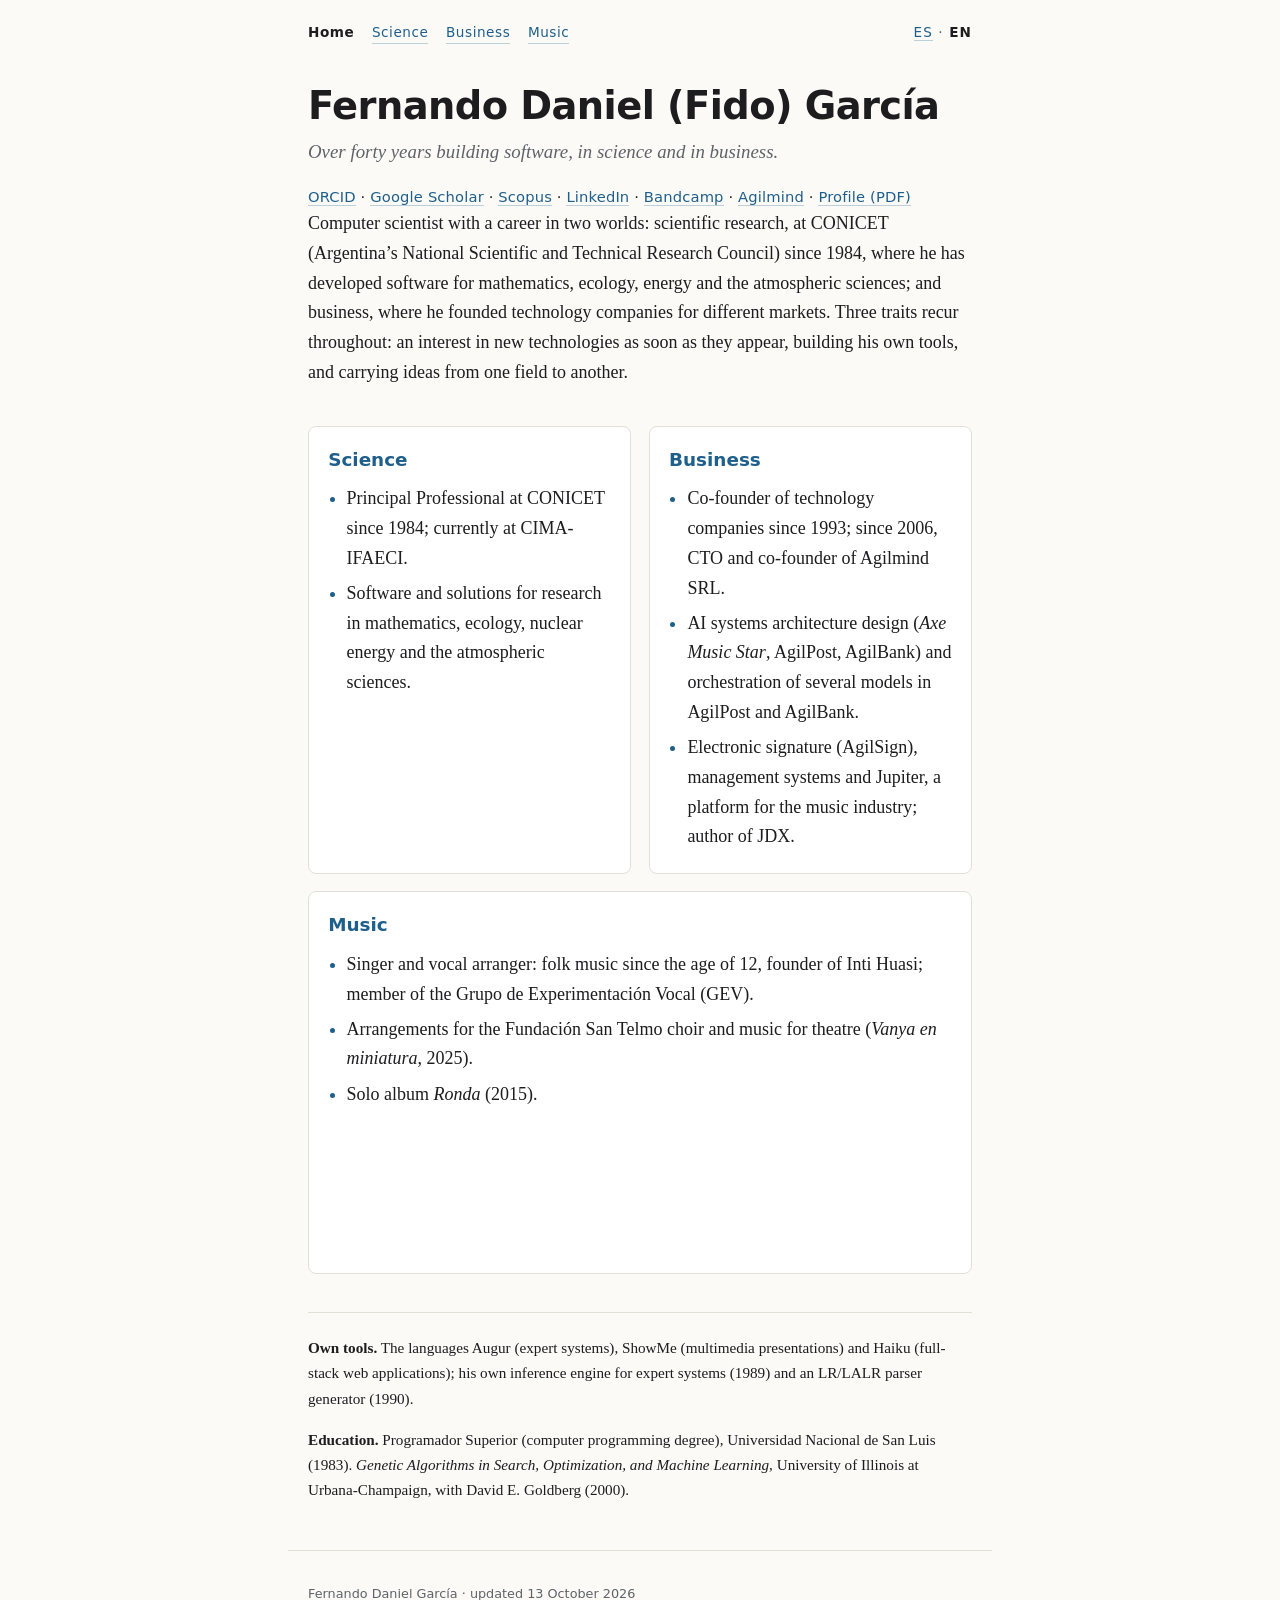
==== en/index.html @ 1b7802dc "Actualización del 13/10/2026" ====
<!doctype html>
<html lang="en">
<head>
<meta charset="utf-8">
<meta name="viewport" content="width=device-width, initial-scale=1">
<title>Fernando Daniel (Fido) García</title>
<meta name="description" content="Over forty years building software, in
science and in business: CONICET, technology companies and music.">
<meta property="og:title" content="Fernando Daniel (Fido) García">
<meta property="og:description" content="Over forty years building
software, in science and in business: CONICET, technology companies and
music.">
<meta property="og:type" content="profile">
<meta property="og:url" content="https://garciafido.github.io/en/">
<meta name="google-site-verification" content="lix8JMzhX6W81RtMt0i0QWCnsRG5aEg4VcBy_NWRv2c">
<link rel="canonical" href="https://garciafido.github.io/en/">
<link rel="stylesheet" href="../estilo.css?v=c055724e">
<link rel="alternate" hreflang="es" href="https://garciafido.github.io/">
<link rel="alternate" hreflang="en" href="https://garciafido.github.io/en/">
<link rel="alternate" hreflang="x-default" href="https://garciafido.github.io/">
<script type="application/ld+json">
{
  "@context": "https://schema.org",
  "@type": "Person",
  "name": "Fernando Daniel García",
  "alternateName": ["Fido García", "Fernando (Fido) García", "Fernando García"],
  "url": "https://garciafido.github.io/",
  "identifier": "https://orcid.org/0009-0007-3541-8860",
  "worksFor": [
    {"@type": "Organization", "name": "CONICET", "url": "https://www.conicet.gov.ar/"},
    {"@type": "Organization", "name": "Agilmind", "url": "https://agilmind.com.ar/"}
  ],
  "sameAs": [
    "https://orcid.org/0009-0007-3541-8860",
    "https://www.linkedin.com/in/fernando-fido-garcia",
    "https://scholar.google.com/citations?user=E2cUxTUAAAAJ",
    "https://www.scopus.com/authid/detail.uri?authorId=59224297400",
    "https://fidogarcia.bandcamp.com"
  ]
}
</script>
</head>
<body>
<nav class="barra" aria-label="Sections and language"><strong aria-current="page">Home</strong> <a href="ciencia.html">Science</a> <a href="empresa.html">Business</a> <a href="musica.html">Music</a> <span class="idioma"><a href="../index.html" hreflang="es" lang="es">ES</a> · <strong>EN</strong></span></nav>
<main>
<section id="fernando-daniel-garcía" class="level1">
<h1>Fernando Daniel (Fido) García</h1>
<div class="cabecera web inicio">
<p><em>Over forty years building software, in science and in
business.</em></p>
<p><a href="https://orcid.org/0009-0007-3541-8860">ORCID</a> · <a
href="https://scholar.google.com/citations?user=E2cUxTUAAAAJ">Google
Scholar</a> · <a
href="https://www.scopus.com/authid/detail.uri?authorId=59224297400">Scopus</a>
· <a
href="https://www.linkedin.com/in/fernando-fido-garcia">LinkedIn</a> ·
<a href="https://fidogarcia.bandcamp.com">Bandcamp</a> · <a
href="https://agilmind.com.ar">Agilmind</a> · <a
href="fernando-garcia-profile.pdf">Profile (PDF)</a></p>
</div>
<div class="perfil web inicio">
<p>Computer scientist with a career in two worlds: scientific research,
at CONICET (Argentina’s National Scientific and Technical Research
Council) since 1984, where he has developed software for mathematics,
ecology, energy and the atmospheric sciences; and business, where he
founded technology companies for different markets. Three traits recur
throughout: an interest in new technologies as soon as they appear,
building his own tools, and carrying ideas from one field to
another.</p>
</div>
<div class="tarjetas web inicio">
<section id="science" class="level3 tarjeta">
<h3><a href="ciencia.html">Science</a></h3>
<ul>
<li>Principal Professional at CONICET since 1984; currently at
CIMA-IFAECI.</li>
<li>Software and solutions for research in mathematics, ecology, nuclear
energy and the atmospheric sciences.</li>
</ul>
</section>
<section id="business" class="level3 tarjeta">
<h3><a href="empresa.html">Business</a></h3>
<ul>
<li>Co-founder of technology companies since 1993; since 2006, CTO and
co-founder of Agilmind SRL.</li>
<li>AI systems architecture design (<em>Axe Music Star</em>, AgilPost,
AgilBank) and orchestration of several models in AgilPost and
AgilBank.</li>
<li>Electronic signature (AgilSign), management systems and Jupiter, a
platform for the music industry; author of JDX.</li>
</ul>
</section>
</div>
<section id="music" class="level3 tarjeta ancha web inicio">
<h3><a href="musica.html">Music</a></h3>
<ul>
<li>Singer and vocal arranger: folk music since the age of 12, founder
of Inti Huasi; member of the Grupo de Experimentación Vocal (GEV).</li>
<li>Arrangements for the Fundación San Telmo choir and music for theatre
(<em>Vanya en miniatura</em>, 2025).</li>
<li>Solo album <em>Ronda</em> (2015).</li>
</ul>
<div class="escuchar">
<iframe title="Ronda, by Fido García" src="https://bandcamp.com/EmbeddedPlayer/album=2875251689/size=large/bgcol=ffffff/linkcol=1f5f8b/tracklist=false/artwork=small/transparent=true/" seamless loading="lazy"><a href="https://fidogarcia.bandcamp.com/album/ronda">Ronda, by Fido García</a></iframe>
</div>
</section>
<div class="pie-areas web inicio">
<p><strong>Own tools.</strong> The languages Augur (expert systems),
ShowMe (multimedia presentations) and Haiku (full-stack web
applications); his own inference engine for expert systems (1989) and an
LR/LALR parser generator (1990).</p>
<p><strong>Education.</strong> Programador Superior (computer
programming degree), Universidad Nacional de San Luis (1983).
<em>Genetic Algorithms in Search, Optimization, and Machine
Learning</em>, University of Illinois at Urbana-Champaign, with David E.
Goldberg (2000).</p>
</div>
</section>
</main>
<footer>Fernando Daniel García · updated 13 October 2026</footer>
<!-- Cloudflare Web Analytics: cuenta visitas sin cookies ni datos personales. -->
<script type="module" src="https://static.cloudflareinsights.com/beacon.min.js" data-cf-beacon='{"token": "0a6d89fea7e641ad9fdb1b45c8135410"}'></script>
</body>
</html>
---- estilo.css ----
/* Página personal: sobria, con mucho aire y legible en el teléfono. Sin fuentes externas: serif del sistema para el
   texto y sans del sistema para títulos. */
:root {
  --texto: #1d1d1f;
  --suave: #5f6368;
  --acento: #1f5f8b;
  --linea: #e4dfd6;
  --fondo: #fbfaf7;
  --serif: "Iowan Old Style", "Palatino Linotype", Palatino, "Book Antiqua", Georgia, serif;
  --sans: system-ui, -apple-system, "Segoe UI", "Helvetica Neue", Arial, sans-serif;
}

* { box-sizing: border-box; }

body {
  margin: 0;
  background: var(--fondo);
  color: var(--texto);
  font: 18px/1.65 var(--serif);
  -webkit-text-size-adjust: 100%;
}

main {
  max-width: 44rem;
  margin: 0 auto;
  padding: 2.5rem 1.25rem 2rem;
}

h1 {
  font-family: var(--sans);
  font-weight: 600;
  font-size: 2.4rem;
  line-height: 1.15;
  letter-spacing: -0.015em;
  margin: 0 0 0.5rem;
}

.cabecera p:first-child {
  font-style: italic;
  color: var(--suave);
  font-size: 1.18rem;
  margin: 0 0 1.1rem;
}

.cabecera p:last-child {
  font-family: var(--sans);
  font-size: 0.92rem;
  letter-spacing: 0.01em;
  margin: 0;
}

a {
  color: var(--acento);
  text-decoration: none;
  border-bottom: 1px solid rgba(31, 95, 139, 0.28);
}

a:hover { border-bottom-color: var(--acento); }

/* Las direcciones largas (DOI, handle) se cortan antes de desbordar el ancho de un celular. */
main a { overflow-wrap: anywhere; }

h2 {
  font-family: var(--sans);
  font-size: 0.82rem;
  font-weight: 600;
  text-transform: uppercase;
  letter-spacing: 0.16em;
  color: var(--acento);
  margin: 3.2rem 0 1rem;
  padding-top: 1.6rem;
  border-top: 1px solid var(--linea);
}

h3 {
  font-family: var(--sans);
  font-size: 1rem;
  font-weight: 600;
  margin: 2rem 0 0.6rem;
}

p { margin: 0 0 1rem; }

ul { padding-left: 1.15rem; margin: 0 0 1rem; }

li { margin: 0.5rem 0; }

li::marker { color: var(--acento); }

strong { font-weight: 600; }

/* Publicaciones: sangría francesa y un punto más chicas. */
#publicaciones p, #publications p {
  font-size: 0.94rem;
  line-height: 1.55;
  padding-left: 1.4rem;
  text-indent: -1.4rem;
}

/* Reproductores de Bandcamp. */
.escuchar iframe {
  display: block;
  width: 100%;
  height: 120px;
  border: 0;
  margin: 0.9rem 0;
  background: #fff;
  border-radius: 6px;
}

/* Barra: las secciones a la izquierda, el idioma a la derecha; la página actual, en negrita. */
.barra {
  max-width: 44rem;
  margin: 0 auto;
  padding: 1.3rem 1.25rem 0;
  display: flex;
  flex-wrap: wrap;
  gap: 0.4rem 1.1rem;
  align-items: baseline;
  font-family: var(--sans);
  font-size: 0.85rem;
  letter-spacing: 0.04em;
  color: var(--suave);
}

.barra strong { color: var(--texto); }

.barra .idioma { margin-left: auto; letter-spacing: 0.08em; }

/* Portada: bloques de las áreas, dos del mismo tamaño y uno a todo el ancho. */
.tarjetas {
  display: grid;
  grid-template-columns: 1fr 1fr;
  gap: 1.1rem;
  margin: 2.4rem 0 1.1rem;
}

.tarjeta {
  background: #fff;
  border: 1px solid var(--linea);
  border-radius: 8px;
  padding: 1.1rem 1.2rem 0.9rem;
}

.tarjeta h3 { margin: 0 0 0.6rem; font-size: 1.15rem; }

.tarjeta h3 a { border-bottom: 0; }

.tarjeta ul { margin-bottom: 0.4rem; }

.tarjeta li { margin: 0.35rem 0; }

.pie-areas {
  margin-top: 2.4rem;
  padding-top: 1.4rem;
  border-top: 1px solid var(--linea);
  font-size: 0.95rem;
}

/* Listas uniformes (filas de los CV): período a la izquierda, descripción y lugar a la derecha. */
.item {
  display: grid;
  grid-template-columns: 6.5rem 1fr;
  column-gap: 1rem;
  padding: 0.9rem 0;
  border-top: 1px solid var(--linea);
}

.item > * { grid-column: 2; }

.item > .periodo {
  grid-column: 1;
  grid-row: 1 / span 20;
  font-family: var(--sans);
  font-size: 0.85rem;
  color: var(--suave);
  padding-top: 0.2rem;
}

.item p, .item ul { margin-bottom: 0.4rem; }

.item .lugar { font-size: 0.88rem; color: var(--suave); }

footer {
  max-width: 44rem;
  margin: 0 auto;
  padding: 2rem 1.25rem 3rem;
  font-family: var(--sans);
  font-size: 0.8rem;
  color: var(--suave);
  border-top: 1px solid var(--linea);
}

@media (max-width: 34rem) {
  body { font-size: 17px; }
  main { padding-top: 3rem; }
  h1 { font-size: 2rem; }
  .tarjetas { grid-template-columns: 1fr; }
  .item { grid-template-columns: minmax(0, 1fr); }
  .item > *, .item > .periodo { grid-column: 1; grid-row: auto; }
}
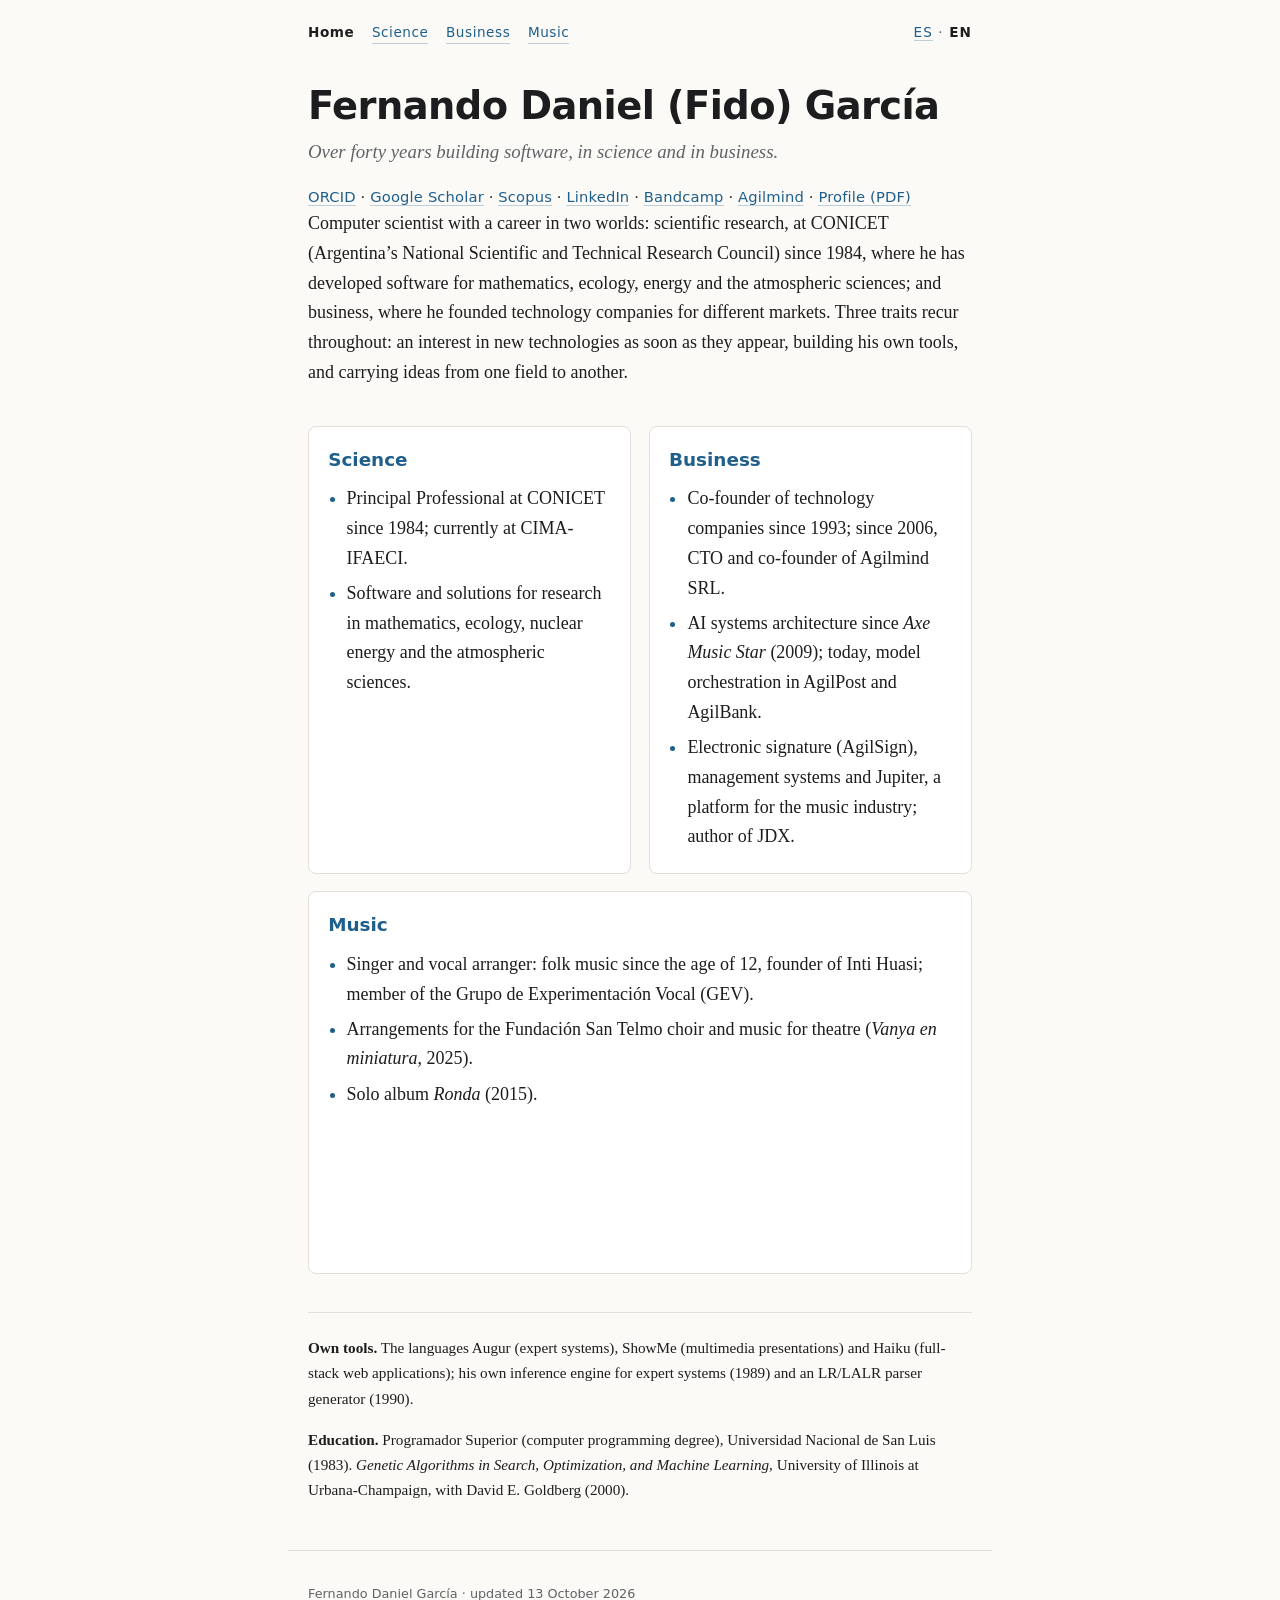
==== commit 0683b5ef: "Actualización del 13/10/2026" ====
--- a/en/index.html
+++ b/en/index.html
@@ -83,9 +83,8 @@
 <ul>
 <li>Co-founder of technology companies since 1993; since 2006, CTO and
 co-founder of Agilmind SRL.</li>
-<li>AI systems architecture design (<em>Axe Music Star</em>, AgilPost,
-AgilBank) and orchestration of several models in AgilPost and
-AgilBank.</li>
+<li>AI systems architecture since <em>Axe Music Star</em> (2009); today,
+model orchestration in AgilPost and AgilBank.</li>
 <li>Electronic signature (AgilSign), management systems and Jupiter, a
 platform for the music industry; author of JDX.</li>
 </ul>
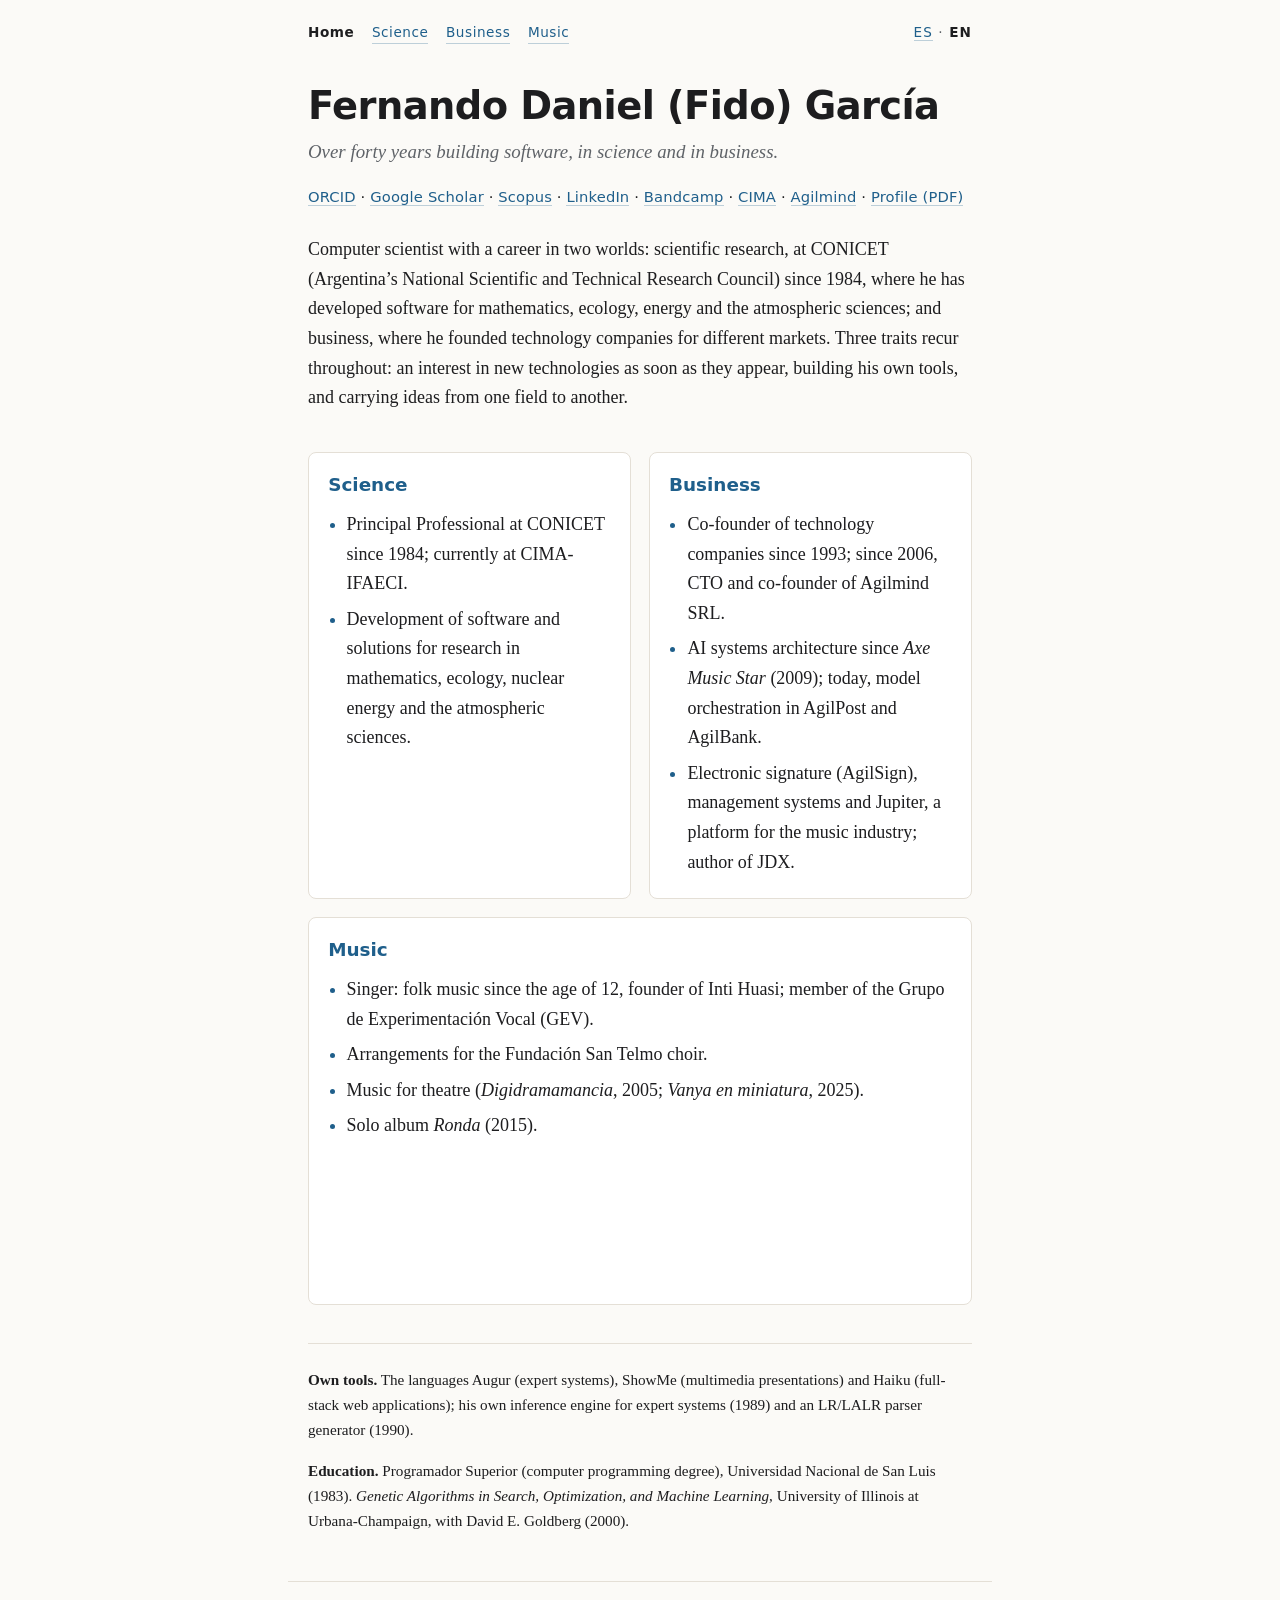
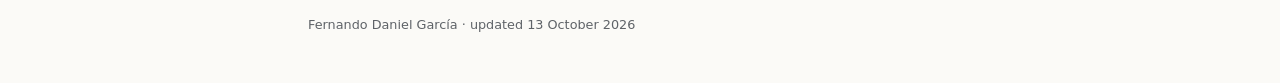
==== commit 102cabbc: "Actualización del 13/10/2026" ====
--- a/en/index.html
+++ b/en/index.html
@@ -14,7 +14,7 @@
 <meta property="og:url" content="https://garciafido.github.io/en/">
 <meta name="google-site-verification" content="lix8JMzhX6W81RtMt0i0QWCnsRG5aEg4VcBy_NWRv2c">
 <link rel="canonical" href="https://garciafido.github.io/en/">
-<link rel="stylesheet" href="../estilo.css?v=c055724e">
+<link rel="stylesheet" href="../estilo.css?v=4d154fb3">
 <link rel="alternate" hreflang="es" href="https://garciafido.github.io/">
 <link rel="alternate" hreflang="en" href="https://garciafido.github.io/en/">
 <link rel="alternate" hreflang="x-default" href="https://garciafido.github.io/">
@@ -55,6 +55,7 @@
 · <a
 href="https://www.linkedin.com/in/fernando-fido-garcia">LinkedIn</a> ·
 <a href="https://fidogarcia.bandcamp.com">Bandcamp</a> · <a
+href="https://www.cima.fcen.uba.ar/">CIMA</a> · <a
 href="https://agilmind.com.ar">Agilmind</a> · <a
 href="fernando-garcia-profile.pdf">Profile (PDF)</a></p>
 </div>
@@ -74,8 +75,8 @@
 <ul>
 <li>Principal Professional at CONICET since 1984; currently at
 CIMA-IFAECI.</li>
-<li>Software and solutions for research in mathematics, ecology, nuclear
-energy and the atmospheric sciences.</li>
+<li>Development of software and solutions for research in mathematics,
+ecology, nuclear energy and the atmospheric sciences.</li>
 </ul>
 </section>
 <section id="business" class="level3 tarjeta">
@@ -93,10 +94,11 @@
 <section id="music" class="level3 tarjeta ancha web inicio">
 <h3><a href="musica.html">Music</a></h3>
 <ul>
-<li>Singer and vocal arranger: folk music since the age of 12, founder
-of Inti Huasi; member of the Grupo de Experimentación Vocal (GEV).</li>
-<li>Arrangements for the Fundación San Telmo choir and music for theatre
-(<em>Vanya en miniatura</em>, 2025).</li>
+<li>Singer: folk music since the age of 12, founder of Inti Huasi;
+member of the Grupo de Experimentación Vocal (GEV).</li>
+<li>Arrangements for the Fundación San Telmo choir.</li>
+<li>Music for theatre (<em>Digidramamancia</em>, 2005; <em>Vanya en
+miniatura</em>, 2025).</li>
 <li>Solo album <em>Ronda</em> (2015).</li>
 </ul>
 <div class="escuchar">
--- a/estilo.css
+++ b/estilo.css
@@ -146,6 +146,9 @@
 
 .tarjeta h3 a { border-bottom: 0; }
 
+/* Portada: aire entre la línea de enlaces y el perfil. */
+.perfil { margin-top: 1.6rem; }
+
 .tarjeta ul { margin-bottom: 0.4rem; }
 
 .tarjeta li { margin: 0.35rem 0; }
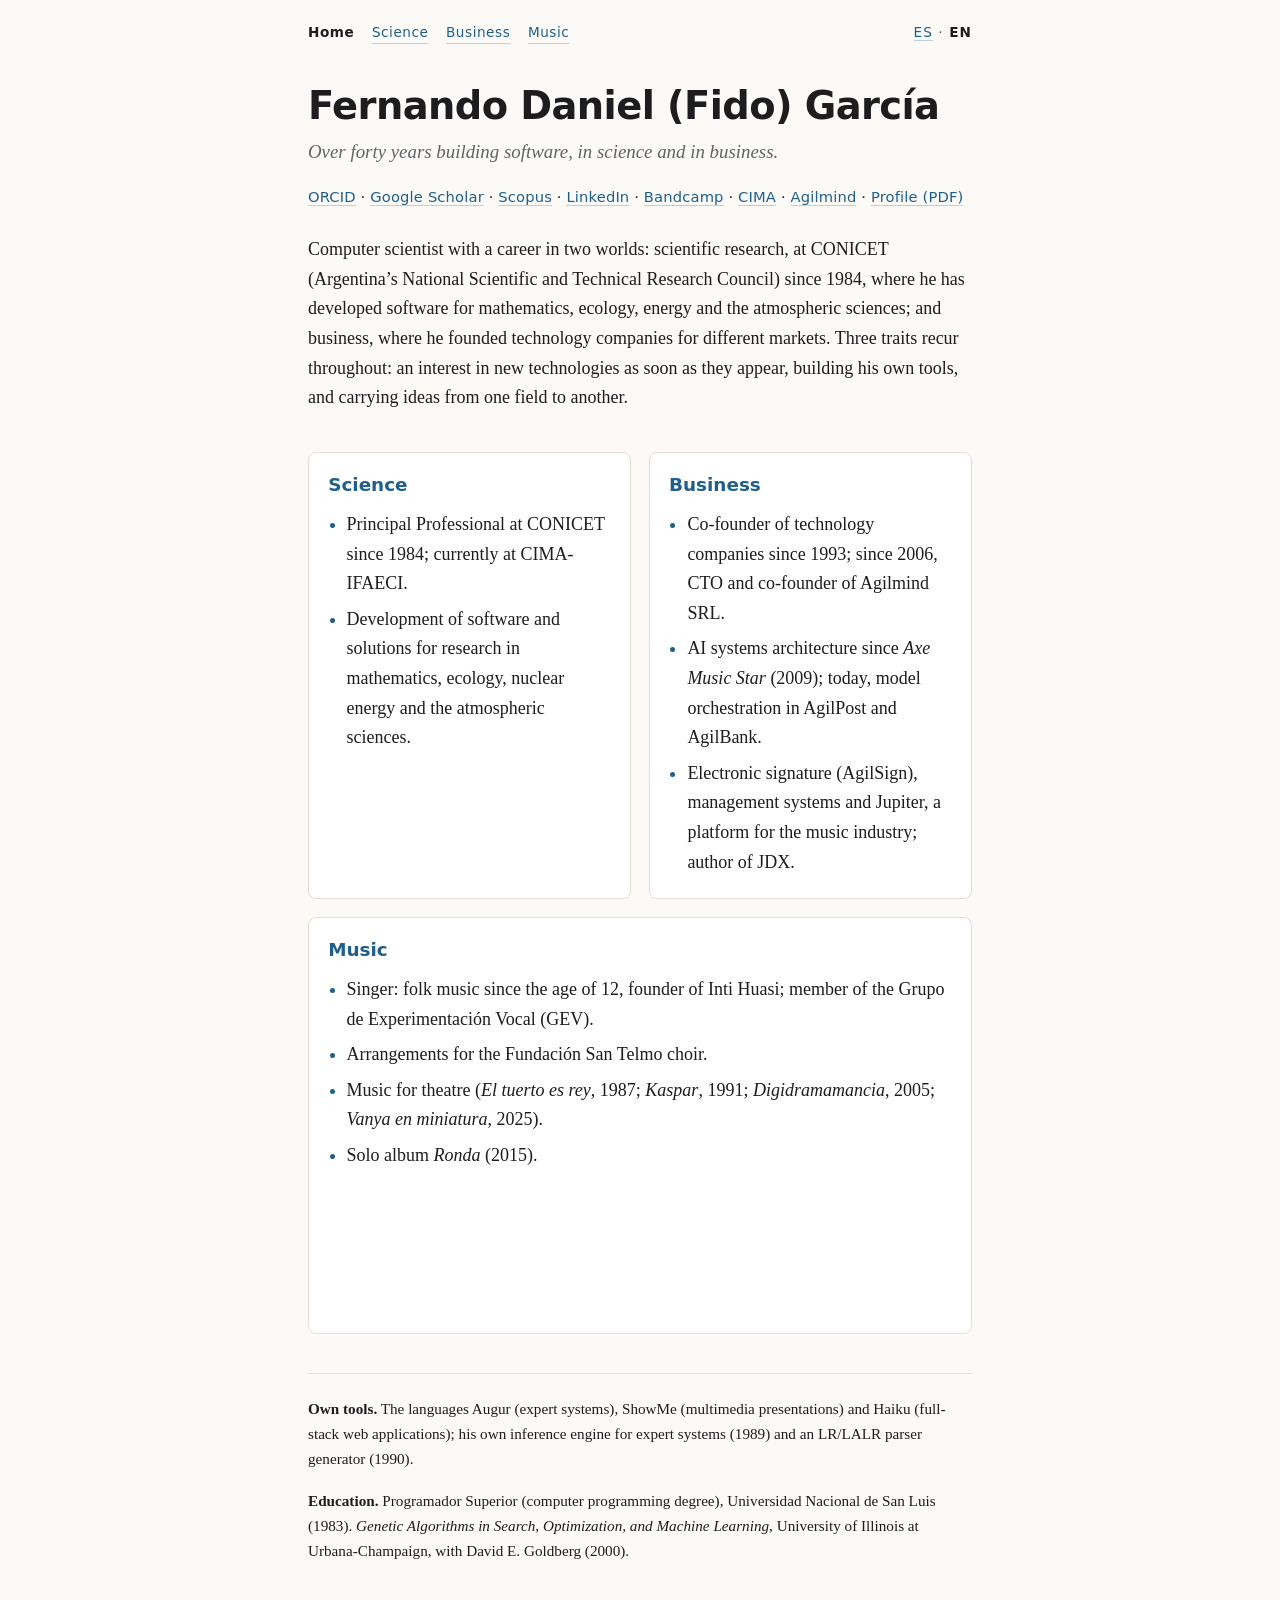
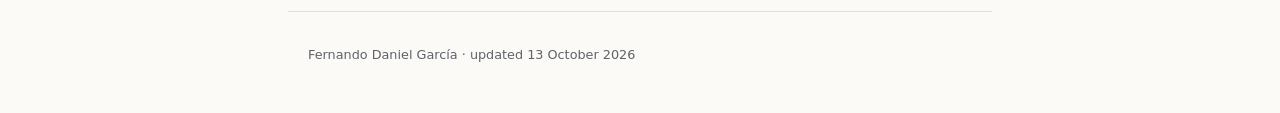
==== commit 1545edb0: "Actualización del 13/10/2026" ====
--- a/en/index.html
+++ b/en/index.html
@@ -97,8 +97,9 @@
 <li>Singer: folk music since the age of 12, founder of Inti Huasi;
 member of the Grupo de Experimentación Vocal (GEV).</li>
 <li>Arrangements for the Fundación San Telmo choir.</li>
-<li>Music for theatre (<em>Digidramamancia</em>, 2005; <em>Vanya en
-miniatura</em>, 2025).</li>
+<li>Music for theatre (<em>El tuerto es rey</em>, 1987; <em>Kaspar</em>,
+1991; <em>Digidramamancia</em>, 2005; <em>Vanya en miniatura</em>,
+2025).</li>
 <li>Solo album <em>Ronda</em> (2015).</li>
 </ul>
 <div class="escuchar">
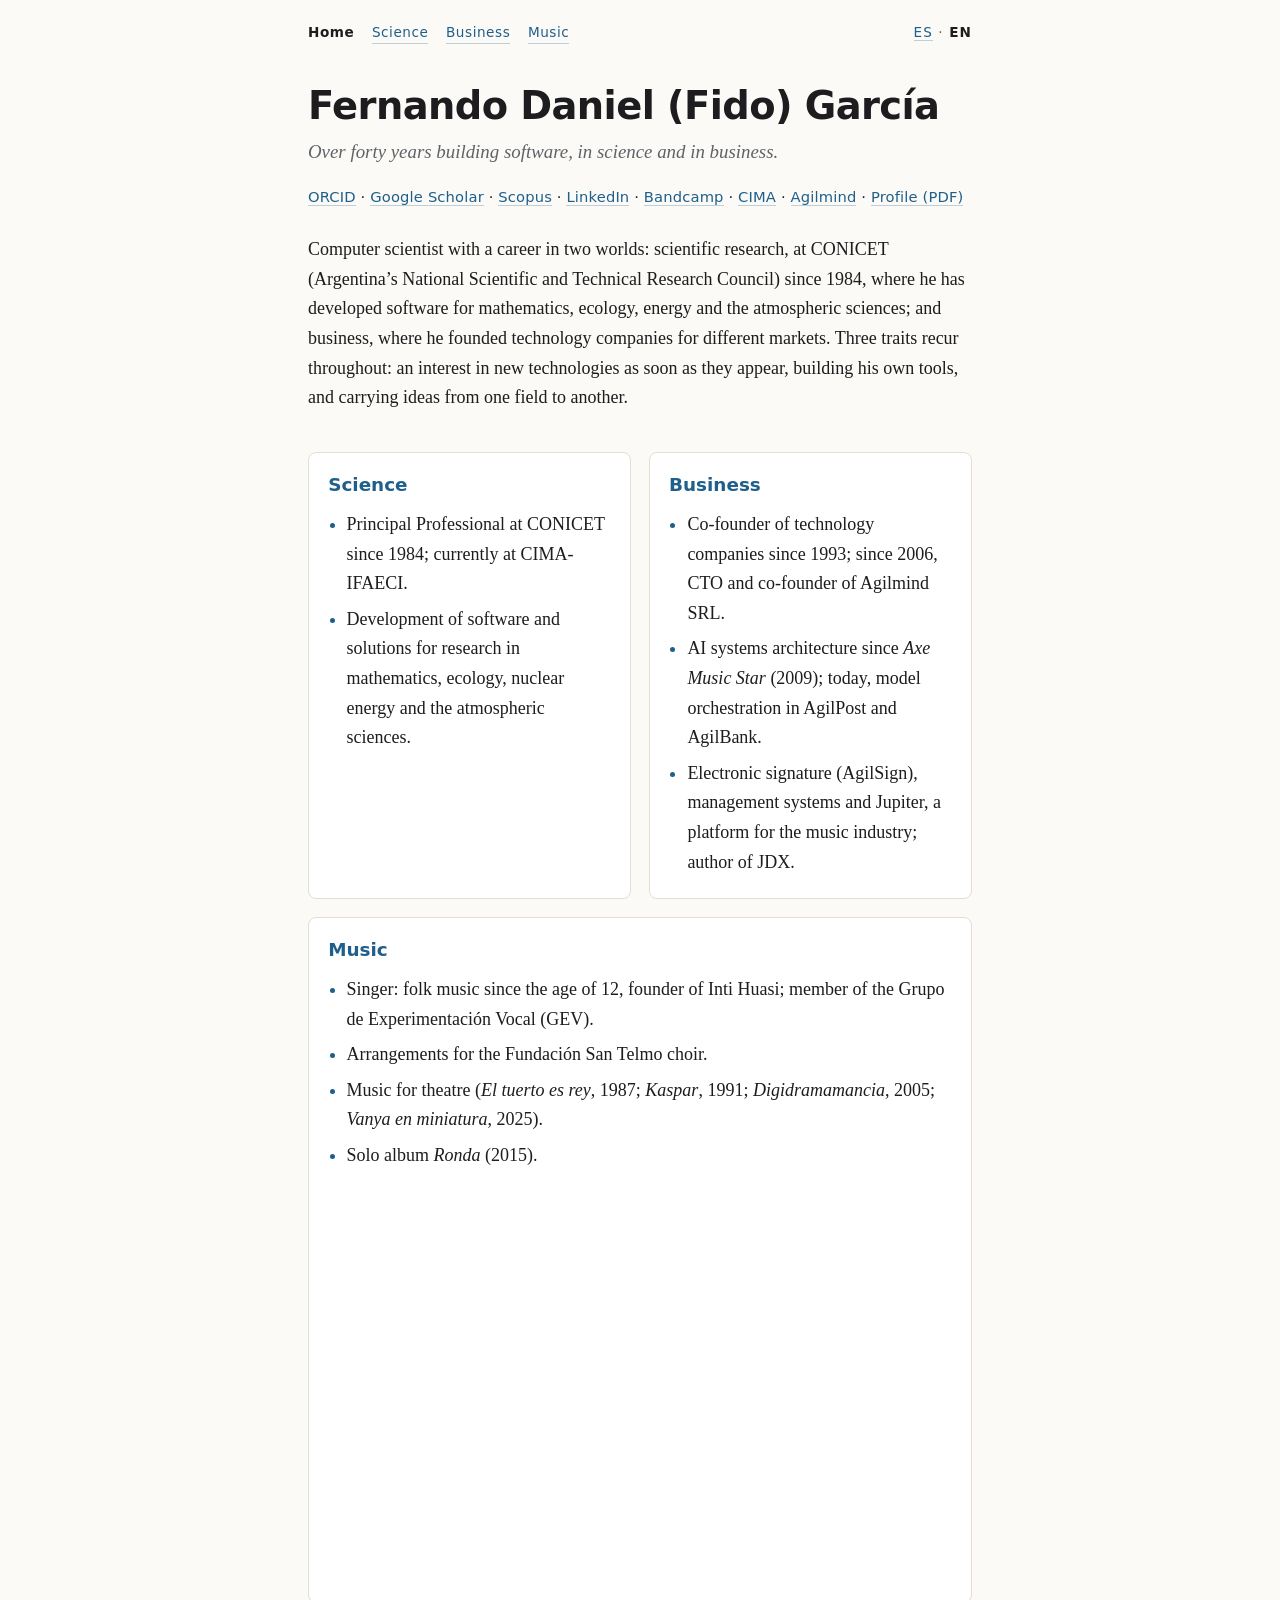
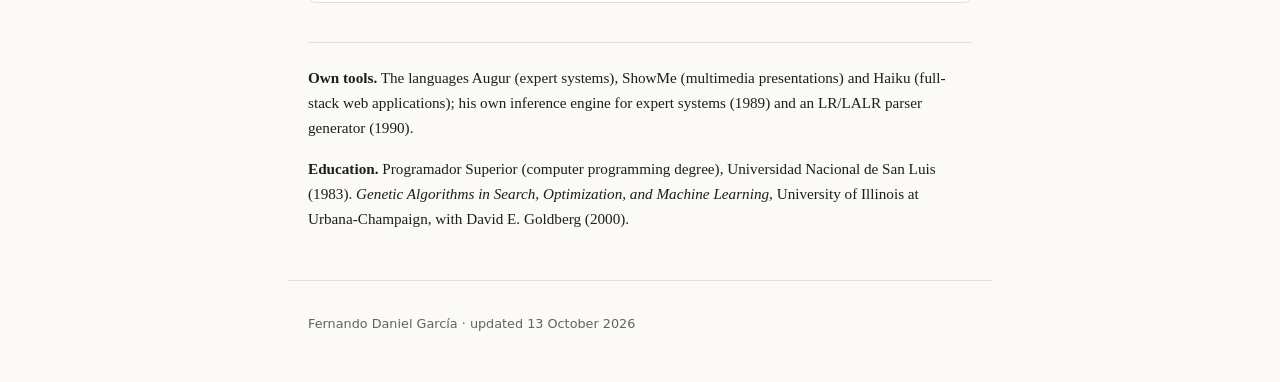
==== commit ec79cfc2: "Actualización del 13/10/2026" ====
--- a/en/index.html
+++ b/en/index.html
@@ -104,6 +104,8 @@
 </ul>
 <div class="escuchar">
 <iframe title="Ronda, by Fido García" src="https://bandcamp.com/EmbeddedPlayer/album=2875251689/size=large/bgcol=ffffff/linkcol=1f5f8b/tracklist=false/artwork=small/transparent=true/" seamless loading="lazy"><a href="https://fidogarcia.bandcamp.com/album/ronda">Ronda, by Fido García</a></iframe>
+<iframe title="Vanya en miniatura, by Fido García" src="https://bandcamp.com/EmbeddedPlayer/track=591676799/size=large/bgcol=ffffff/linkcol=1f5f8b/tracklist=false/artwork=small/transparent=true/" seamless loading="lazy"><a href="https://fidogarcia.bandcamp.com/track/vanya-en-miniatura">Vanya en miniatura, by Fido García</a></iframe>
+<iframe title="Alep-Uruk, by Digidramamancia" src="https://bandcamp.com/EmbeddedPlayer/album=3556340492/size=large/bgcol=ffffff/linkcol=1f5f8b/tracklist=false/artwork=small/transparent=true/" seamless loading="lazy"><a href="https://fidogarcia.bandcamp.com/album/alep-uruk">Alep-Uruk, by Digidramamancia</a></iframe>
 </div>
 </section>
 <div class="pie-areas web inicio">
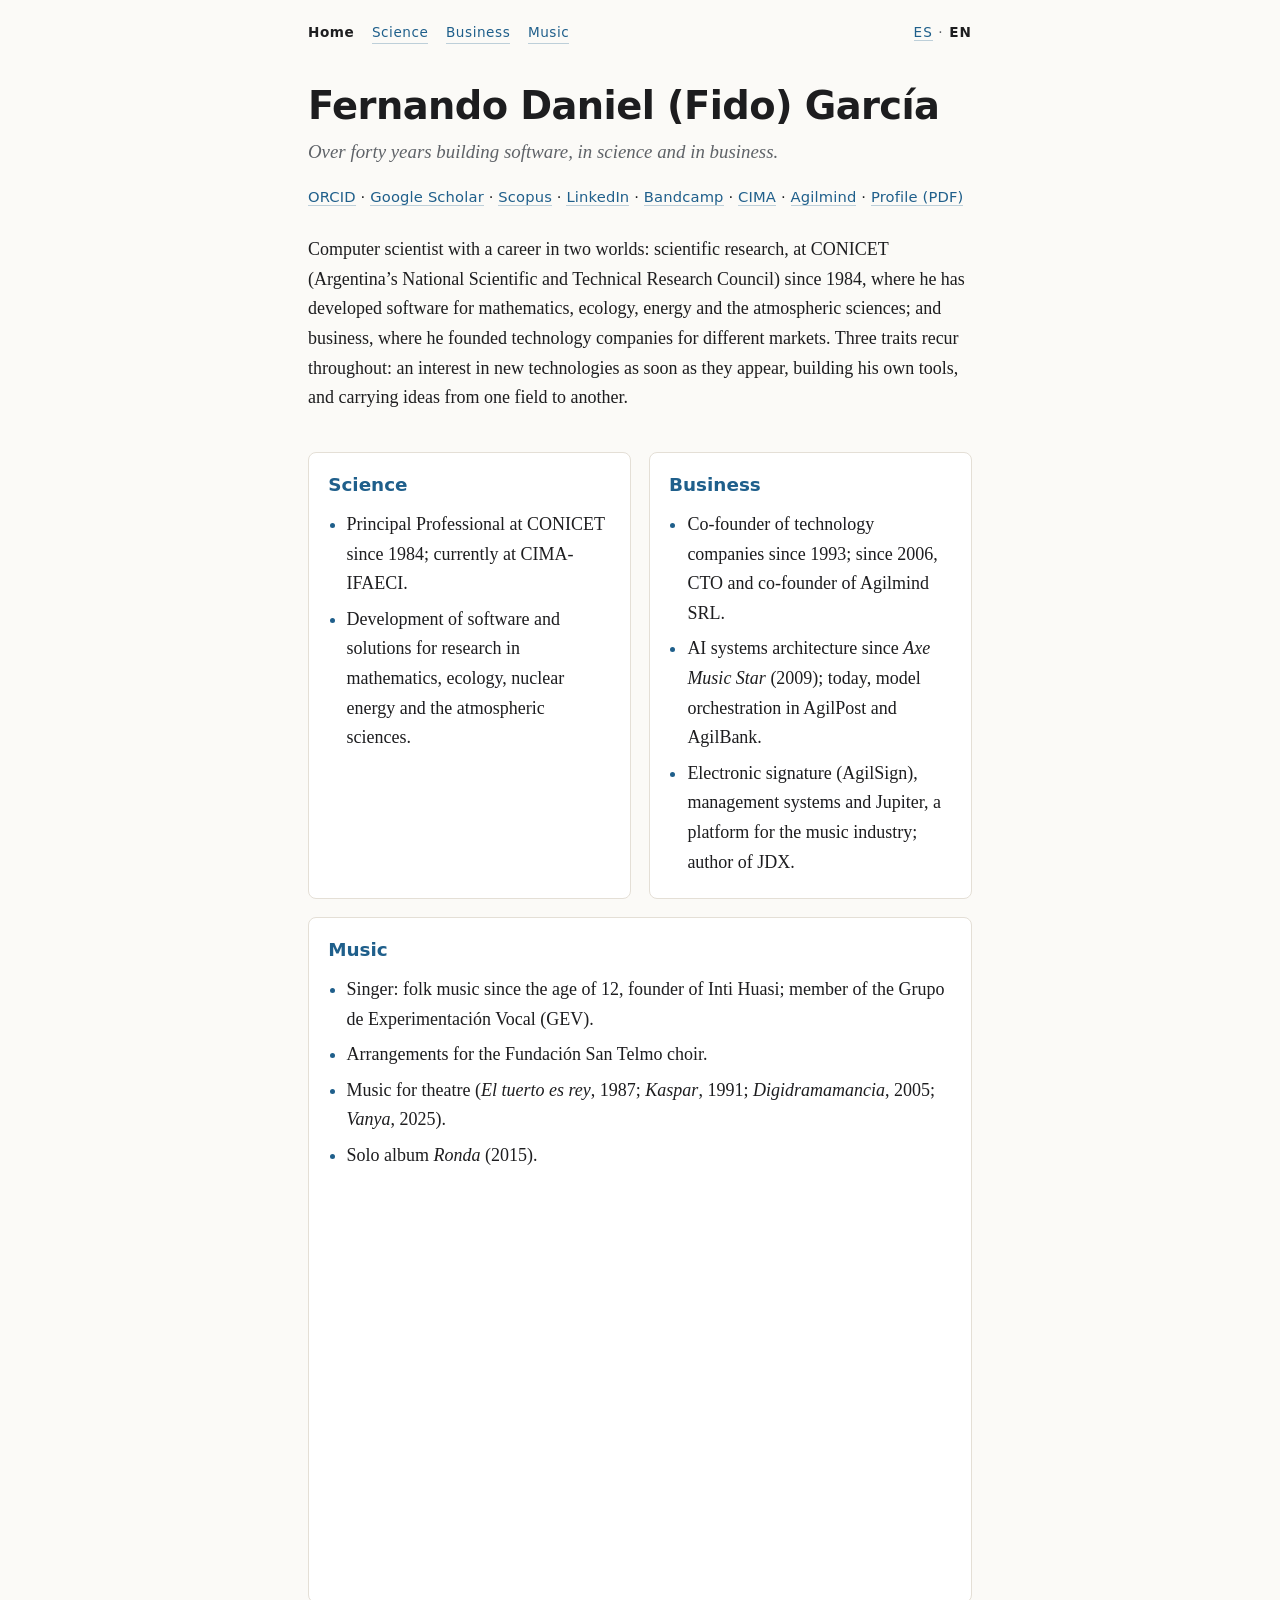
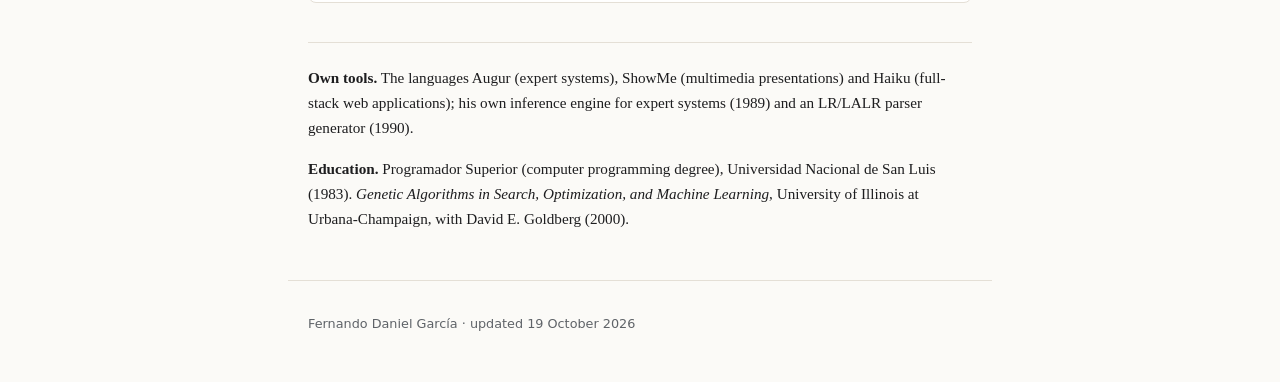
==== commit b8b99cc5: "Actualización del 19/10/2026" ====
--- a/en/index.html
+++ b/en/index.html
@@ -14,7 +14,7 @@
 <meta property="og:url" content="https://garciafido.github.io/en/">
 <meta name="google-site-verification" content="lix8JMzhX6W81RtMt0i0QWCnsRG5aEg4VcBy_NWRv2c">
 <link rel="canonical" href="https://garciafido.github.io/en/">
-<link rel="stylesheet" href="../estilo.css?v=4d154fb3">
+<link rel="stylesheet" href="../estilo.css?v=300c1558">
 <link rel="alternate" hreflang="es" href="https://garciafido.github.io/">
 <link rel="alternate" hreflang="en" href="https://garciafido.github.io/en/">
 <link rel="alternate" hreflang="x-default" href="https://garciafido.github.io/">
@@ -98,8 +98,7 @@
 member of the Grupo de Experimentación Vocal (GEV).</li>
 <li>Arrangements for the Fundación San Telmo choir.</li>
 <li>Music for theatre (<em>El tuerto es rey</em>, 1987; <em>Kaspar</em>,
-1991; <em>Digidramamancia</em>, 2005; <em>Vanya en miniatura</em>,
-2025).</li>
+1991; <em>Digidramamancia</em>, 2005; <em>Vanya</em>, 2025).</li>
 <li>Solo album <em>Ronda</em> (2015).</li>
 </ul>
 <div class="escuchar">
@@ -121,7 +120,7 @@
 </div>
 </section>
 </main>
-<footer>Fernando Daniel García · updated 13 October 2026</footer>
+<footer>Fernando Daniel García · updated 19 October 2026</footer>
 <!-- Cloudflare Web Analytics: cuenta visitas sin cookies ni datos personales. -->
 <script type="module" src="https://static.cloudflareinsights.com/beacon.min.js" data-cf-beacon='{"token": "0a6d89fea7e641ad9fdb1b45c8135410"}'></script>
 </body>
--- a/estilo.css
+++ b/estilo.css
@@ -184,6 +184,14 @@
 
 .item .lugar { font-size: 0.88rem; color: var(--suave); }
 
+/* Música: debajo de cada reproductor, las plataformas donde está. */
+.plataformas {
+  font-family: var(--sans);
+  font-size: 0.85rem;
+  color: var(--suave);
+  margin: -0.3rem 0 1.4rem;
+}
+
 footer {
   max-width: 44rem;
   margin: 0 auto;
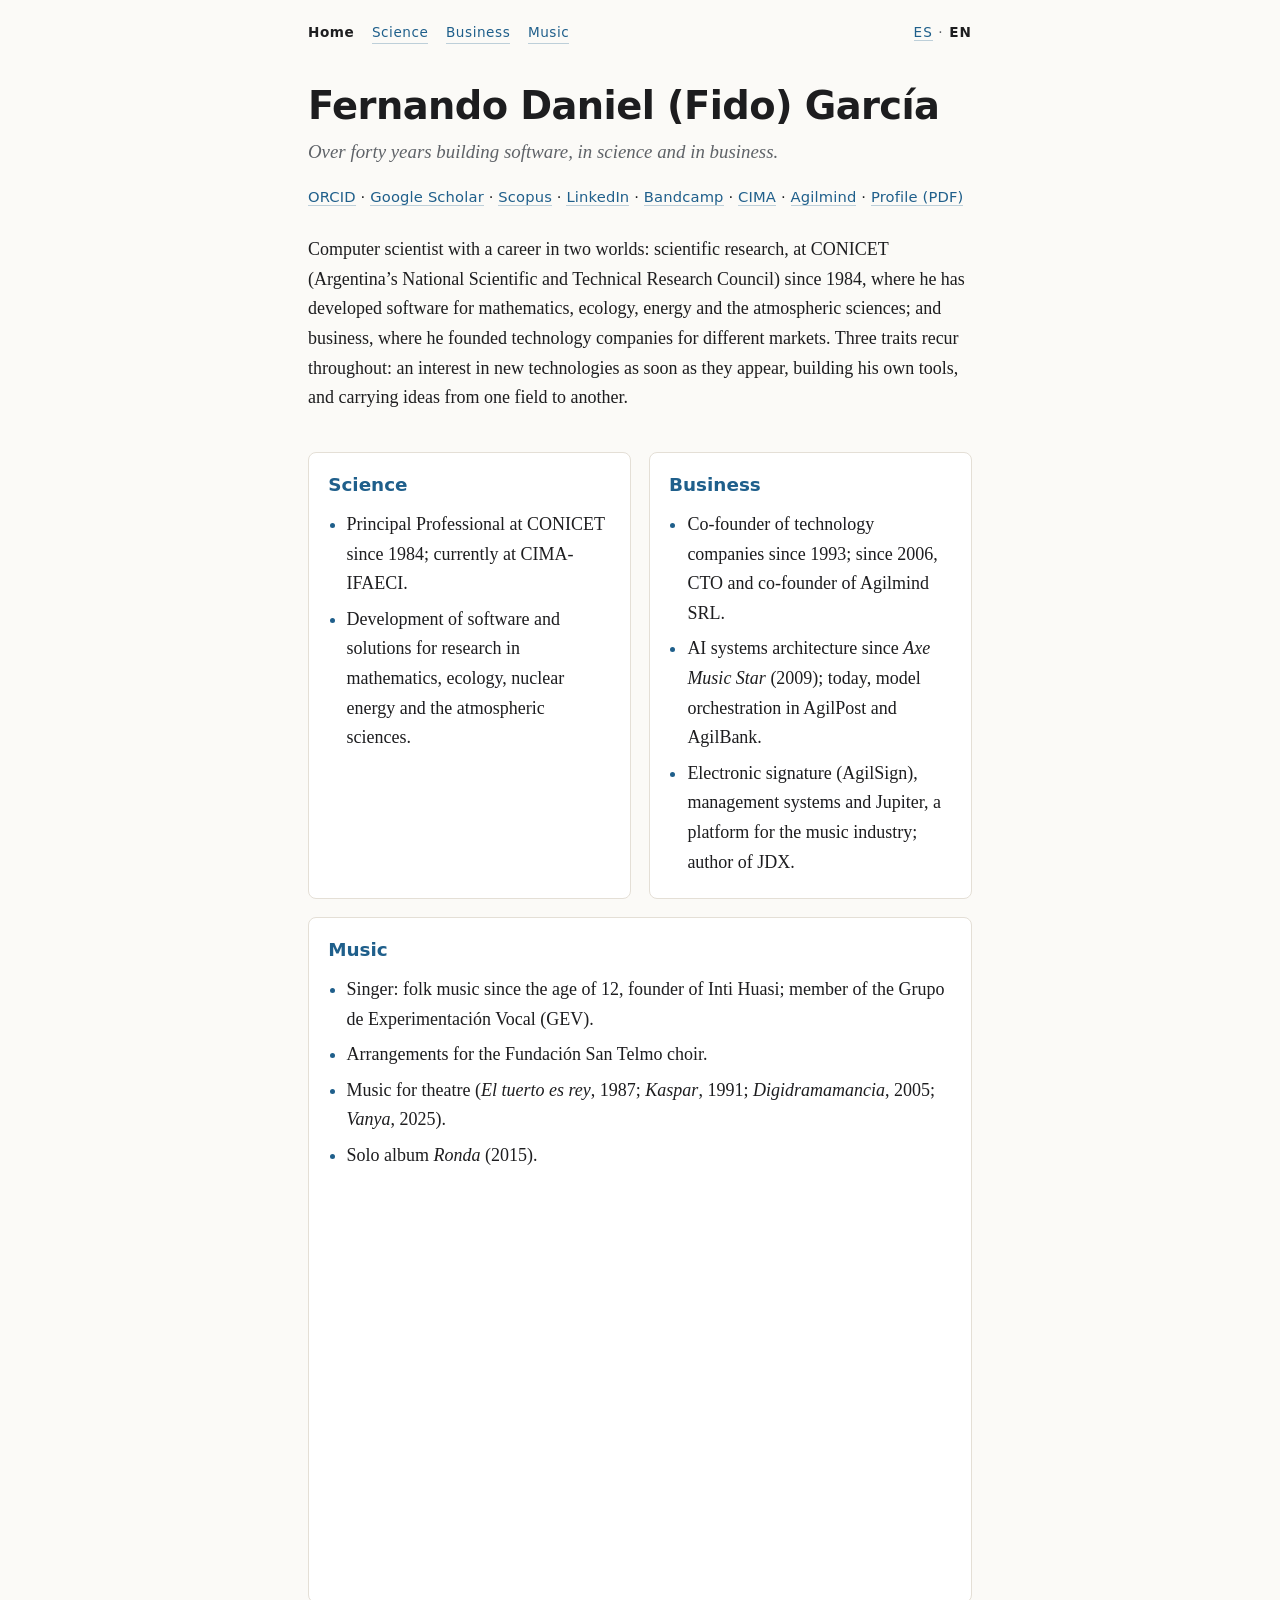
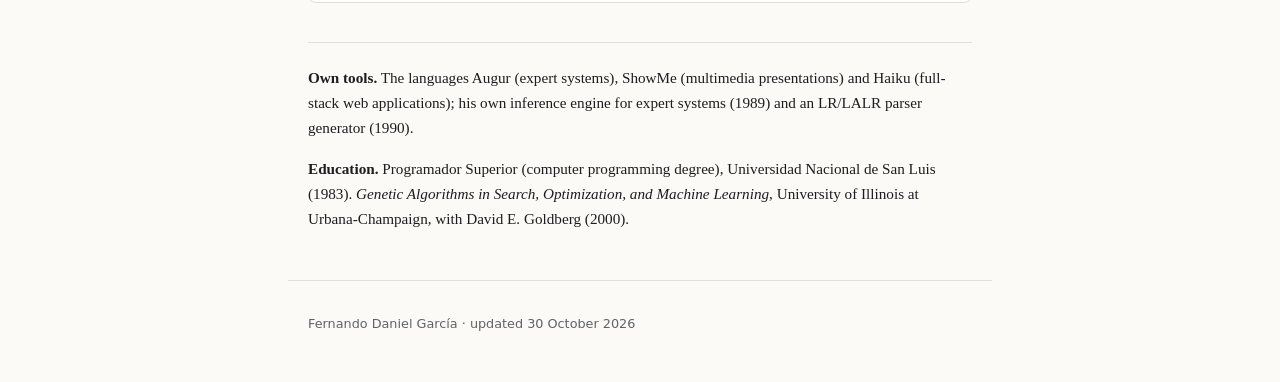
==== commit 8edfb91b: "Página personal" ====
--- a/en/index.html
+++ b/en/index.html
@@ -120,7 +120,7 @@
 </div>
 </section>
 </main>
-<footer>Fernando Daniel García · updated 19 October 2026</footer>
+<footer>Fernando Daniel García · updated 30 October 2026</footer>
 <!-- Cloudflare Web Analytics: cuenta visitas sin cookies ni datos personales. -->
 <script type="module" src="https://static.cloudflareinsights.com/beacon.min.js" data-cf-beacon='{"token": "0a6d89fea7e641ad9fdb1b45c8135410"}'></script>
 </body>
